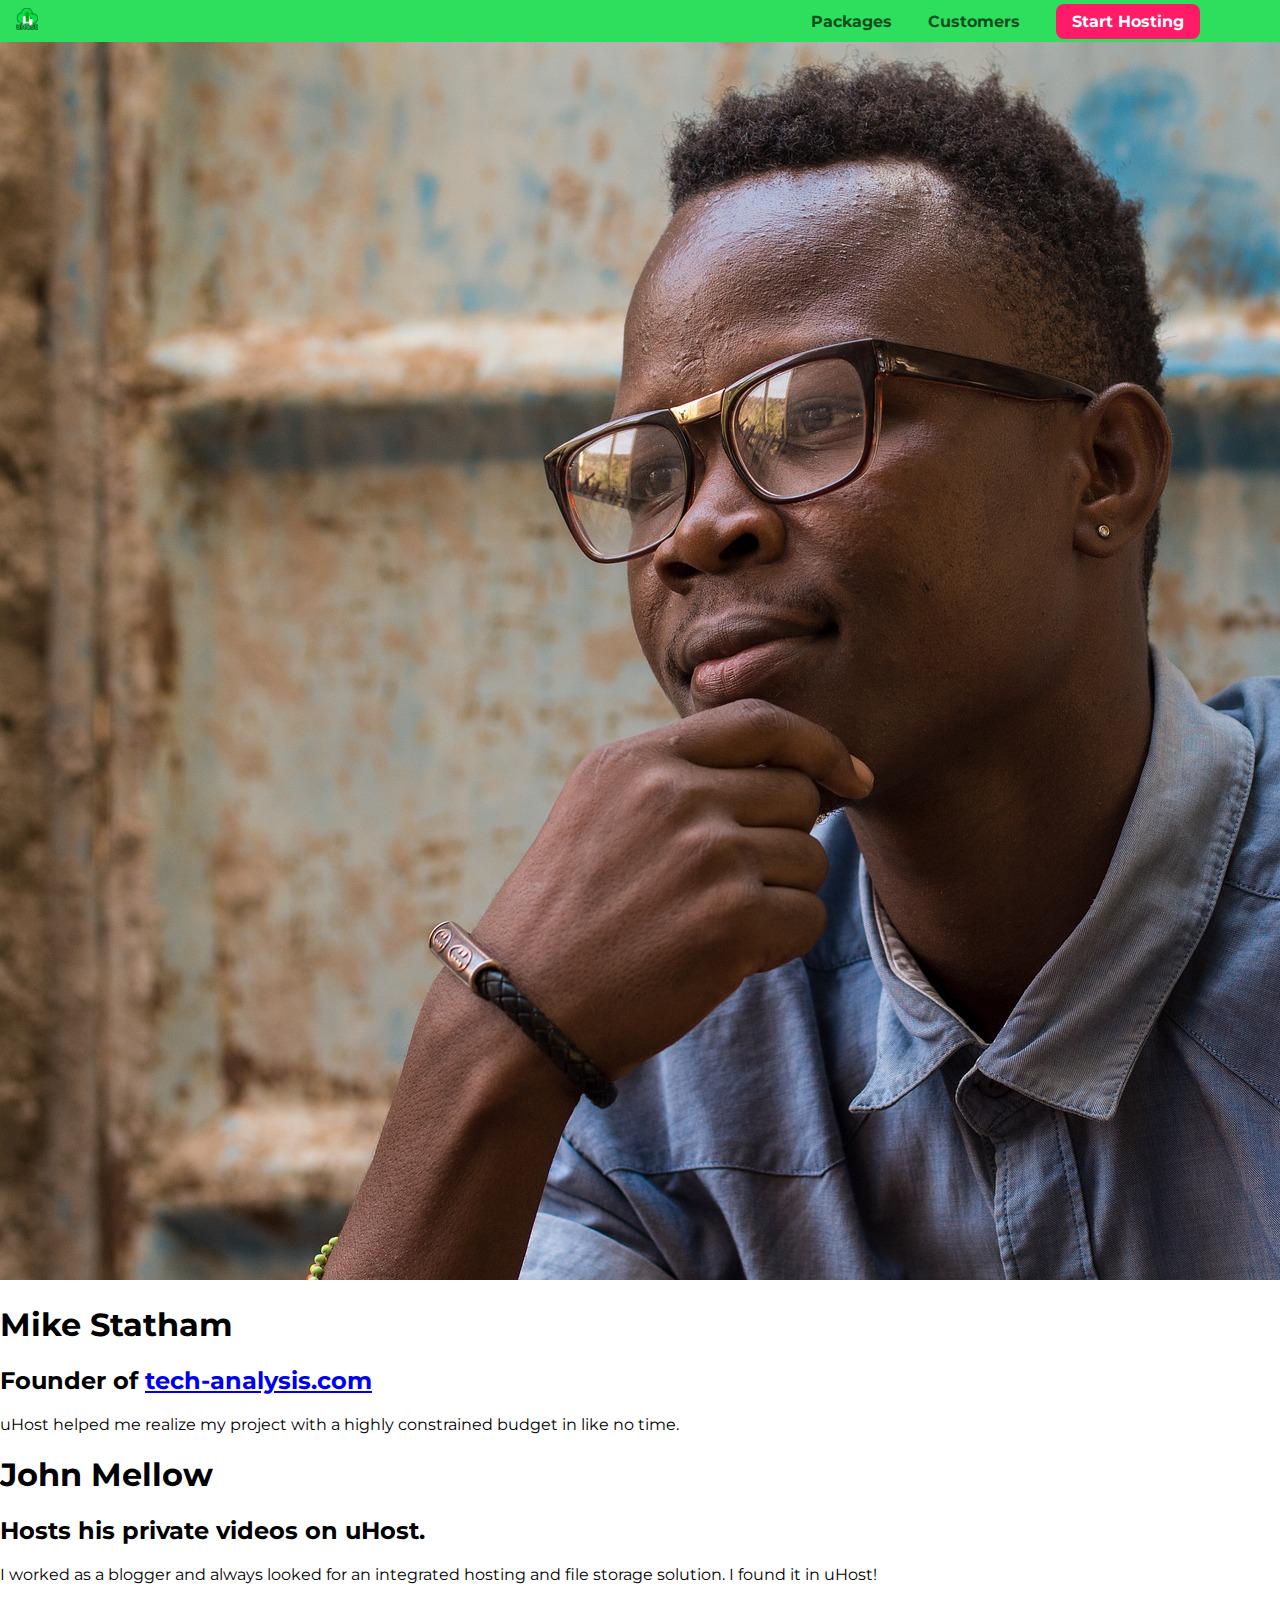
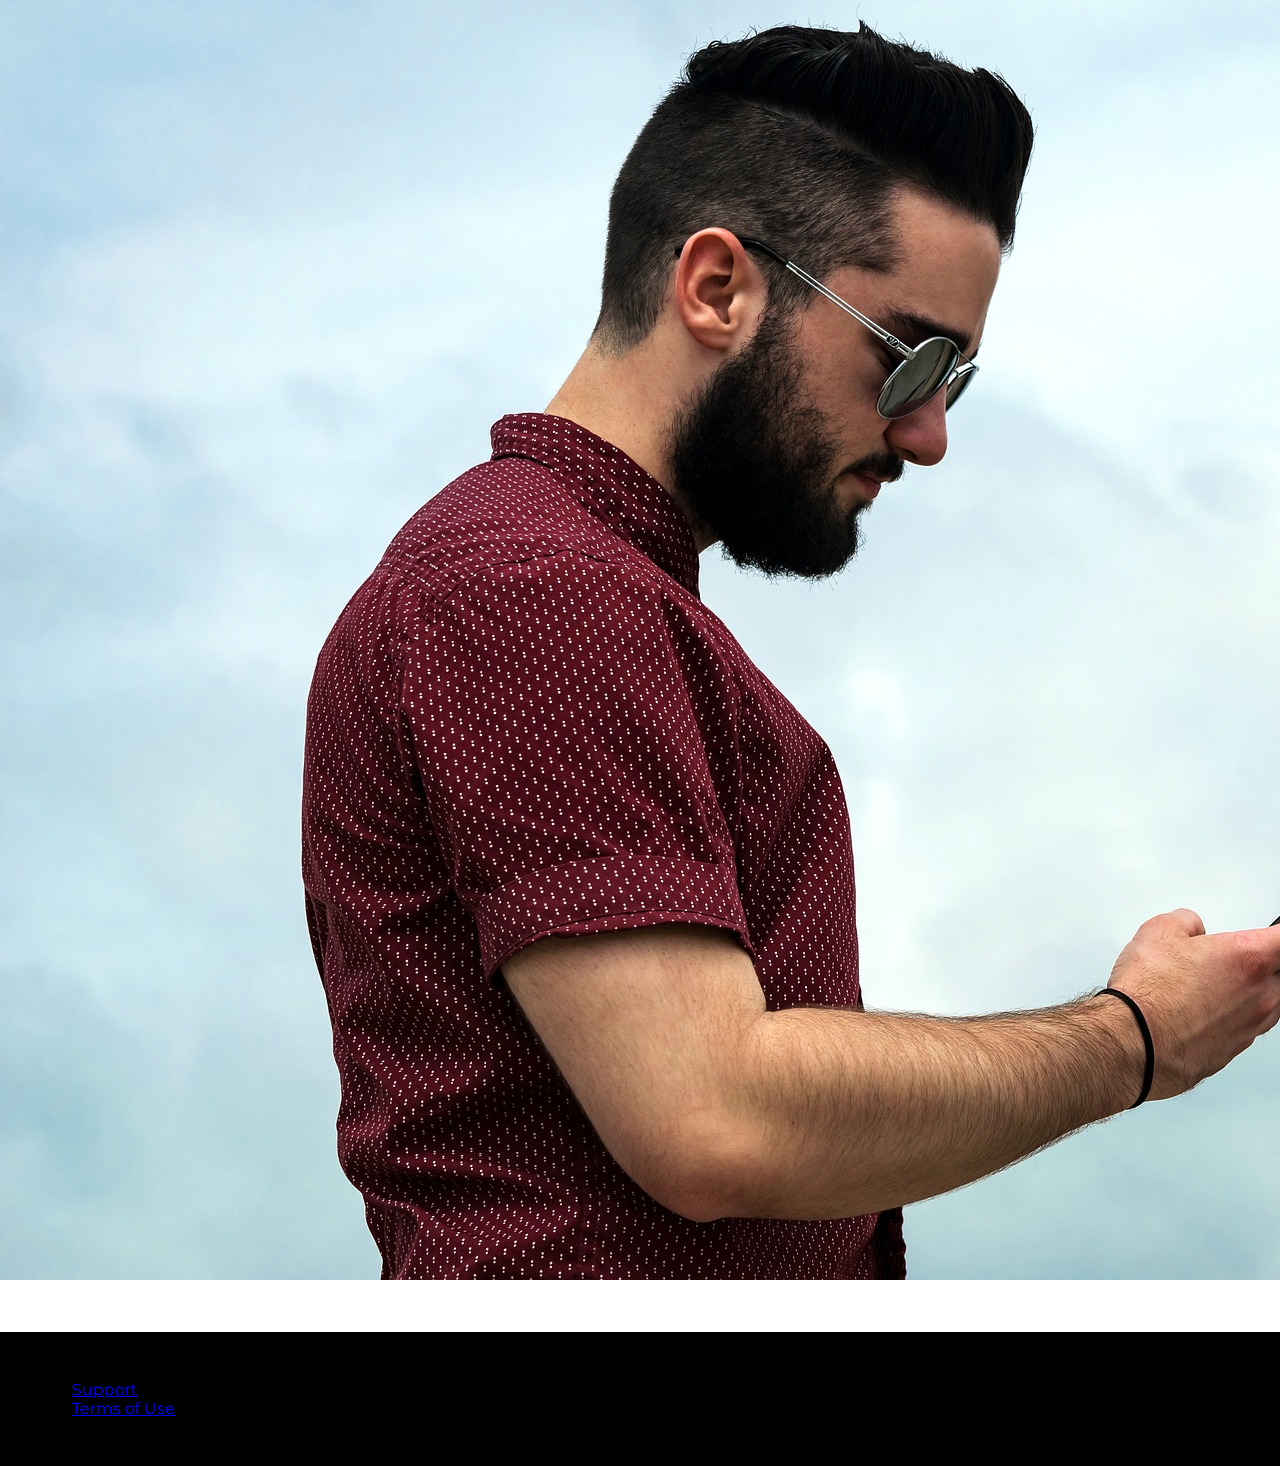
==== customers/index.html @ 704f29ea "Adding customers page" ====
<!DOCTYPE html>
<html lang="en">

<head>
    <meta charset="UTF-8">
    <meta name="viewport" content="width=device-width, initial-scale=1.0">
    <meta http-equiv="X-UA-Compatible" content="ie=edge">
    <title>uHost Customers</title>
    <link rel="shortcut icon" href="../favicon.png">
    <link href="https://fonts.googleapis.com/css?family=Anton|Montserrat:400,700" rel="stylesheet">
    <link rel="stylesheet" href="../shared.css">
    <link rel="stylesheet" href="customers.css">
</head>

<body>
    <header class="main-header">
        <div>
            <a href="../index.html" class="main-header__brand">
                <img src="../images/uhost-icon.png" alt="uHost - Your favorite hosting company">
            </a>
        </div>
        <nav class="main-nav">
            <ul class="main-nav__items">
                <li class="main-nav__item">
                    <a href="../packages/index.html">Packages</a>
                </li>
                <li class="main-nav__item">
                    <a href="index.html">Customers</a>
                </li>
                <li class="main-nav__item main-nav__item--cta">
                    <a href="start-hosting/index.html">Start Hosting</a>
                </li>
            </ul>
        </nav>
    </header>
    <main>
        <div>
            <div class="testimonial" id="customer-1">
                <div class="testimonial__image-container">
                    <img src="../images/customer-1.jpg" alt="Mike Statham - Customer" class="testimonial__image">
                </div>
                <div class="testimonial__info">
                    <h1 class="testimonial__name">Mike Statham</h1>
                    <h2 class="testimonial__subtitle">Founder of
                        <a href="tech-analysis.com">tech-analysis.com</a>
                    </h2>
                    <p class="testimonial__text">uHost helped me realize my project with a highly constrained budget in like no time.</p>
                </div>
            </div>
            <div class="testimonial" id="customer-2">

                <div class="testimonial__info">
                    <h1 class="testimonial__name">John Mellow</h1>
                    <h2 class="testimonial__subtitle">Hosts his private videos on uHost.
                    </h2>
                    <p class="testimonial__text">I worked as a blogger and always looked for an integrated hosting and file storage solution. I found
                        it in uHost!
                    </p>
                </div>
                <div class="testimonial__image-container">
                    <img src="../images/customer-2.jpg" alt="John Mellow - Customer" class="testimonial__image">
                </div>
            </div>
        </div>
    </main>
    <footer class="main-footer">
        <nav>
            <ul>
                <li>
                    <a href="#">Support</a>
                </li>
                <li>
                    <a href="#">Terms of Use</a>
                </li>
            </ul>
        </nav>
    </footer>
</body>

</html>
---- shared.css ----
* {
    box-sizing: border-box;
}

body {
    font-family: 'Montserrat', sans-serif;
    margin: 0;
}

.main-header {
    width: 100%;
    position: fixed;
    top: 0;
    left: 0;
    background: #2ddf5c;
    padding: 8px 16px;
    z-index: 1;
}

.main-header > div {
    display: inline-block;
    vertical-align: middle;
}

.main-header__brand {
    color: #0e4f1f;
    text-decoration: none;
    font-weight: bold;
    font-size: 22px;
    height: 22px;
    /* width: 20px; */
    display: inline-block;
}

.main-header__brand img {
    height: 100%;
    /* width: 100%; */
}

.main-nav {
    display: inline-block;
    text-align: right;
    width: calc(100% - 74px);
    vertical-align: middle;
}

.main-nav__items {
    margin: 0;
    padding: 0;
    list-style: none;
}

.main-nav__item {
    display: inline-block;
    margin: 0 16px;
}

.main-nav__item a {
    text-decoration: none;
    color: #0e4f1f;
    font-weight: bold;
    padding: 3px 0;
}

.main-nav__item a:hover,
.main-nav__item a:active {
    color: white;
    border-bottom: 5px solid white;
}

.main-nav__item--cta a {
    color: white;
    background: #ff1b68;
    padding: 8px 16px;
    border-radius: 8px;
}

.main-nav__item--cta a:hover,
.main-nav__item--cta a:active {
    color: #ff1b68;
    background: white;
    border: none;
}

.main-footer {
    background: black;
    padding: 32px;
    margin-top: 48px;
}

.main-footer__links {
    list-style: none;
    margin: 0;
    padding: 0;
    text-align: center;
}

.main-footer__link {
    display: inline-block;
    margin: 0 16px;
}

.main-footer__link a {
    color: white;
    text-decoration: none;
}

.main-footer__link a:hover,
.main-footer__link a:active {
    color: #ccc;
}

.button {
    background: #0e4f1f;
    color: white;
    font: inherit;
    border: 1.5px solid #0e4f1f;
    padding: 8px;
    border-radius: 8px;
    font-weight: bold;
    cursor: pointer;
}

.button:hover,
.button:active {
    background: white;
    color: #0e4f1f;
}

.button:focus {
    outline: none;
}
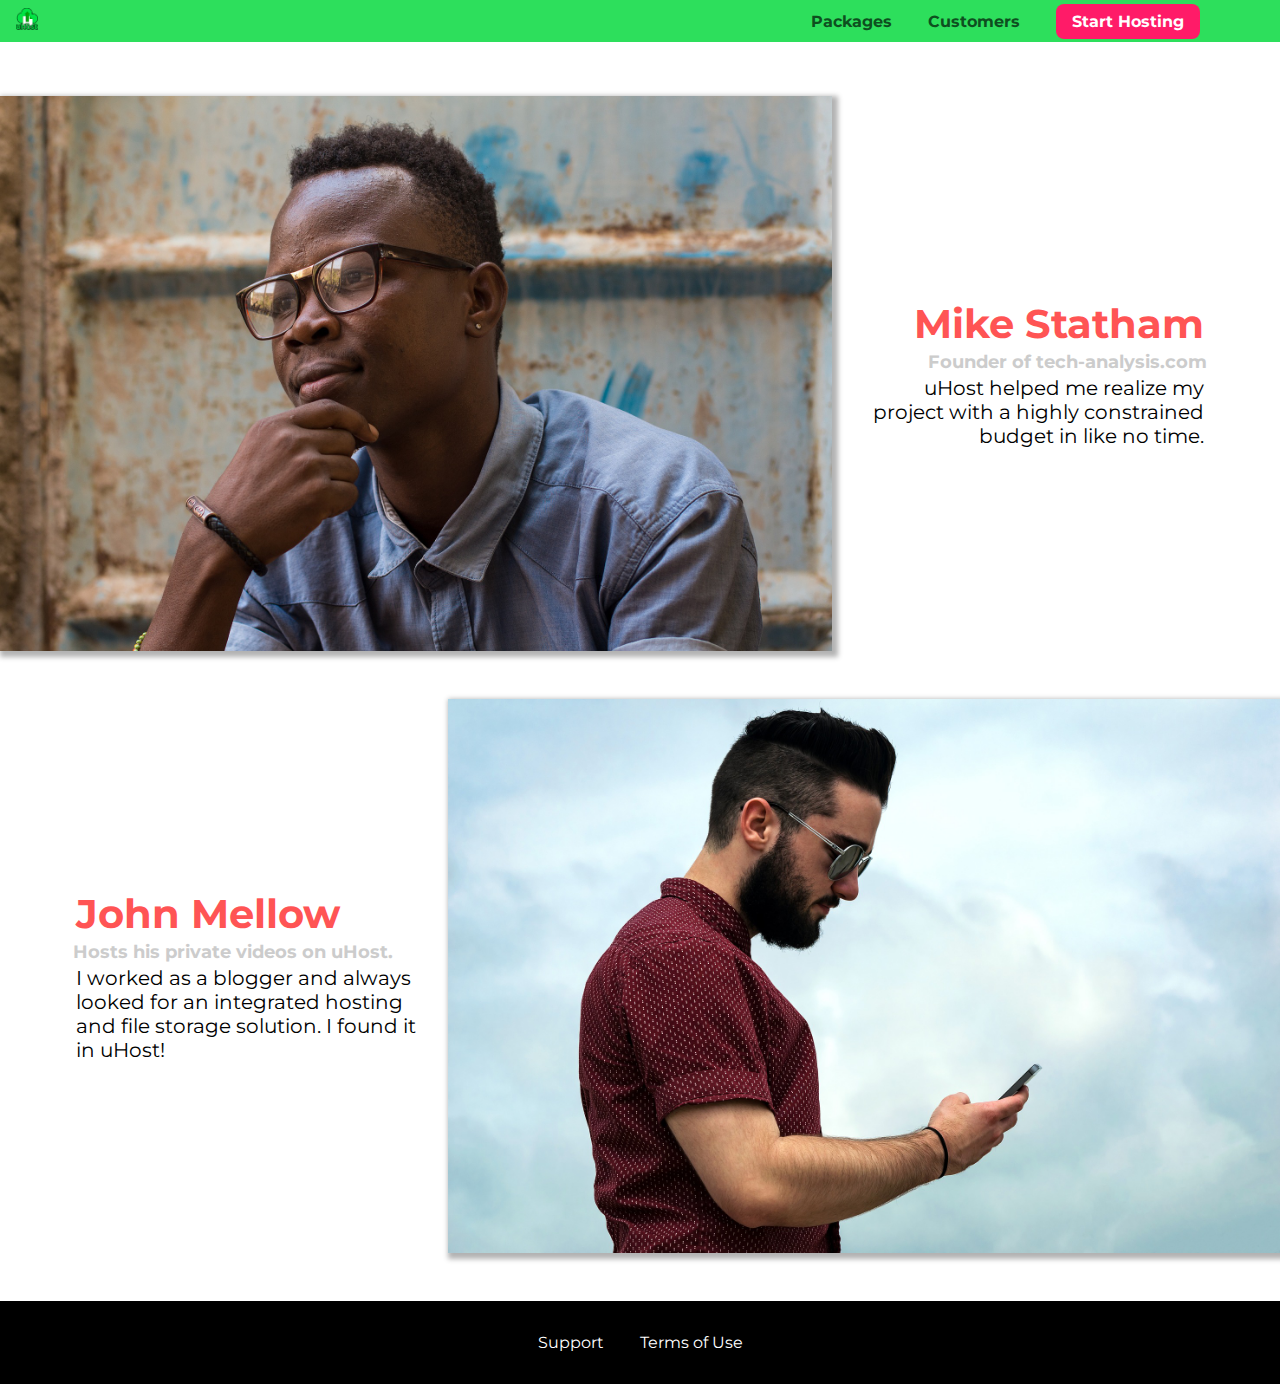
==== commit b6696b1f: "Working on the image layout" ====
--- a/customers/index.html
+++ b/customers/index.html
@@ -65,11 +65,11 @@
     </main>
     <footer class="main-footer">
         <nav>
-            <ul>
-                <li>
+            <ul class="main-footer__links">
+                <li class="main-footer__link">
                     <a href="#">Support</a>
                 </li>
-                <li>
+                <li class="main-footer__link">
                     <a href="#">Terms of Use</a>
                 </li>
             </ul>
--- a/customers/customers.css
+++ b/customers/customers.css
@@ -0,0 +1,68 @@
+.testimonial {
+    font-size: 20px;
+    margin: 48px 0;
+  }
+  
+  .testimonial__list {
+    width: 80%;
+    margin: auto;
+  }
+  
+  .testimonial:first-of-type {
+    margin-top: 96px;
+  }
+
+  .testimonial__image-container {
+    width: 65%;
+    display: inline-block;
+    vertical-align: middle;
+    box-shadow: 3px 3px 5px 3px rgba(0,0,0,0.3);
+  }
+
+  .testimonial__image {
+    width: 100%;
+    vertical-align: top;
+  }
+  
+  .testimonial__info {
+    text-align: right;
+    padding: 14px;
+    display: inline-block;
+    vertical-align: middle;
+    width: 30%;
+  }
+  
+  #customer-2.testimonial {
+    text-align: right;
+  }
+  
+  #customer-2 .testimonial__info {
+    text-align: left;
+  }
+  
+  .testimonial__name {
+    margin: 3px;
+    color: #ff5454;
+  }
+  
+  .testimonial__subtitle {
+    margin: 0;
+    font-size: 18px;
+    color: #ccc;
+  }
+  
+  .testimonial__subtitle a {
+    color: inherit;
+    text-decoration: none;
+  }
+  
+  .testimonial__subtitle a:hover,
+  .testimonial__subtitle a:active {
+    color: #7a7a7a;
+  }
+  
+  .testimonial__text {
+    margin: 3px;
+  }
+  
+  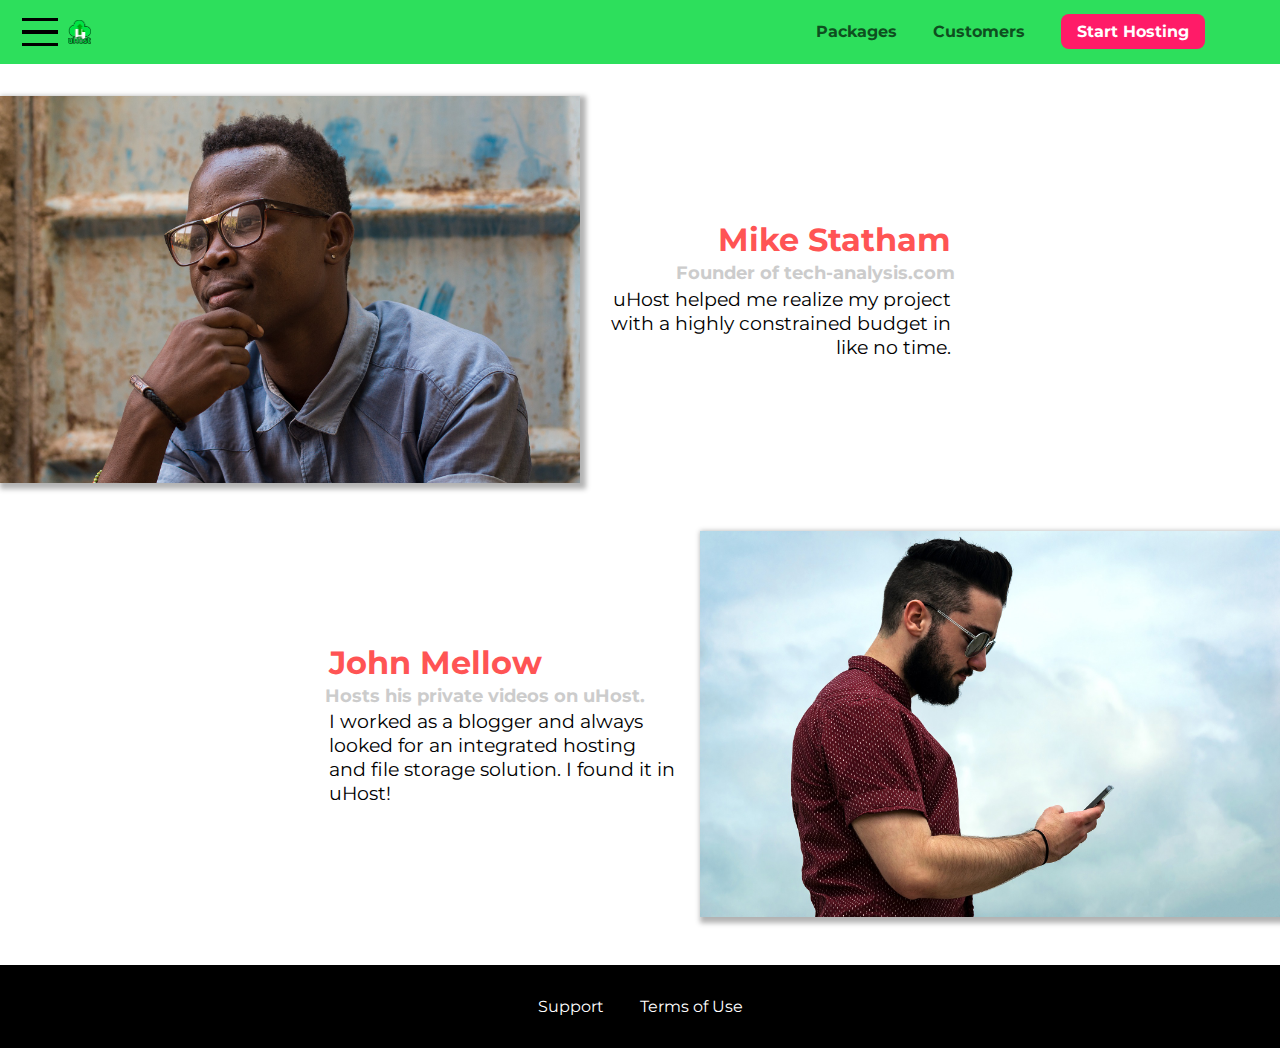
==== commit 7b1c5ae4: "Adding a side navigation bar" ====
--- a/customers/index.html
+++ b/customers/index.html
@@ -13,8 +13,14 @@
 </head>
 
 <body>
+    <div class="backdrop"></div>
     <header class="main-header">
         <div>
+            <button class="toggle-button">
+                <span class="toggle-button__bar"></span>
+                <span class="toggle-button__bar"></span>
+                <span class="toggle-button__bar"></span>
+            </button>
             <a href="../index.html" class="main-header__brand">
                 <img src="../images/uhost-icon.png" alt="uHost - Your favorite hosting company">
             </a>
@@ -33,6 +39,19 @@
             </ul>
         </nav>
     </header>
+    <nav class="mobile-nav">
+        <ul class="mobile-nav__items">
+            <li class="mobile-nav__item">
+                <a href="../packages/index.html">Packages</a>
+            </li>
+            <li class="mobile-nav__item">
+                <a href="index.html">Customers</a>
+            </li>
+            <li class="mobile-nav__item mobile-nav__item--cta">
+                <a href="../start-hosting/index.html">Start Hosting</a>
+            </li>
+        </ul>
+    </nav>
     <main>
         <div>
             <div class="testimonial" id="customer-1">
@@ -75,6 +94,7 @@
             </ul>
         </nav>
     </footer>
+    <script src="../shared.js"></script>
 </body>
 
 </html>--- a/shared.css
+++ b/shared.css
@@ -1,132 +1,202 @@
 * {
-    box-sizing: border-box;
+  box-sizing: border-box;
 }
 
 body {
-    font-family: 'Montserrat', sans-serif;
-    margin: 0;
+  font-family: "Montserrat", sans-serif;
+  margin: 0;
+}
+
+.backdrop {
+  position: fixed;
+  display: none;
+  top: 0;
+  left: 0;
+  z-index: 100;
+  width: 100vw;
+  height: 100vh;
+  background: rgba(0, 0, 0, 0.5);
 }
 
 .main-header {
-    width: 100%;
-    position: fixed;
-    top: 0;
-    left: 0;
-    background: #2ddf5c;
-    padding: 8px 16px;
-    z-index: 1;
+  width: 100%;
+  position: fixed;
+  top: 0;
+  left: 0;
+  background: #2ddf5c;
+  padding: 0.5rem 1rem;
+  z-index: 1;
 }
 
 .main-header > div {
-    display: inline-block;
-    vertical-align: middle;
+  display: inline-block;
+  vertical-align: middle;
+}
+
+.toggle-button {
+  width: 3rem;
+  background: transparent;
+  border: none;
+  cursor: pointer;
+  padding-top: 0;
+  padding-bottom: 0;
+  vertical-align: middle;
+}
+
+.toggle-button:focus {
+  outline: none;
+}
+
+.toggle-button__bar {
+  width: 100%;
+  height: 0.2rem;
+  background: black;
+  display: block;
+  margin: 0.6rem 0;
 }
 
 .main-header__brand {
-    color: #0e4f1f;
-    text-decoration: none;
-    font-weight: bold;
-    font-size: 22px;
-    height: 22px;
-    /* width: 20px; */
-    display: inline-block;
+  color: #0e4f1f;
+  text-decoration: none;
+  font-weight: bold;
+  font-size: 1.5rem;
+  height: 1.5rem;
+  /* width: 20px; */
+  display: inline-block;
+  vertical-align: middle;
 }
 
 .main-header__brand img {
-    height: 100%;
-    /* width: 100%; */
+  height: 100%;
+  /* width: 100%; */
 }
 
 .main-nav {
-    display: inline-block;
-    text-align: right;
-    width: calc(100% - 74px);
-    vertical-align: middle;
+  display: inline-block;
+  text-align: right;
+  width: calc(100% - 122px);
+  vertical-align: middle;
 }
 
 .main-nav__items {
-    margin: 0;
-    padding: 0;
-    list-style: none;
+  margin: 0;
+  padding: 0;
+  list-style: none;
 }
 
 .main-nav__item {
-    display: inline-block;
-    margin: 0 16px;
-}
-
-.main-nav__item a {
-    text-decoration: none;
-    color: #0e4f1f;
-    font-weight: bold;
-    padding: 3px 0;
+  display: inline-block;
+  margin: 0 1rem;
+}
+
+.main-nav__item a,
+.mobile-nav__item a {
+  text-decoration: none;
+  color: #0e4f1f;
+  font-weight: bold;
+  padding: 0.2rem 0;
 }
 
 .main-nav__item a:hover,
 .main-nav__item a:active {
-    color: white;
-    border-bottom: 5px solid white;
-}
-
-.main-nav__item--cta a {
-    color: white;
-    background: #ff1b68;
-    padding: 8px 16px;
-    border-radius: 8px;
+  color: white;
+  border-bottom: 5px solid white;
+}
+
+.main-nav__item--cta a,
+.mobile-nav__item--cta a {
+  color: white;
+  background: #ff1b68;
+  padding: 0.5rem 1rem;
+  border-radius: 8px;
 }
 
 .main-nav__item--cta a:hover,
-.main-nav__item--cta a:active {
-    color: #ff1b68;
-    background: white;
-    border: none;
+.main-nav__item--cta a:active,
+.mobile-nav__item--cta a:hover,
+.mobile-nav__item--cta a:active {
+  color: #ff1b68;
+  background: white;
+  border: none;
 }
 
 .main-footer {
-    background: black;
-    padding: 32px;
-    margin-top: 48px;
+  background: black;
+  padding: 2rem;
+  margin-top: 3rem;
 }
 
 .main-footer__links {
-    list-style: none;
-    margin: 0;
-    padding: 0;
-    text-align: center;
+  list-style: none;
+  margin: 0;
+  padding: 0;
+  text-align: center;
 }
 
 .main-footer__link {
-    display: inline-block;
-    margin: 0 16px;
+  display: inline-block;
+  margin: 0 1rem;
 }
 
 .main-footer__link a {
-    color: white;
-    text-decoration: none;
+  color: white;
+  text-decoration: none;
 }
 
 .main-footer__link a:hover,
 .main-footer__link a:active {
-    color: #ccc;
+  color: #ccc;
+}
+
+.mobile-nav {
+  display: none;
+  position: fixed;
+  z-index: 101;
+  top: 0;
+  left: 0;
+  background: white;
+  width: 80%;
+  height: 100vh;
+}
+
+.mobile-nav__items {
+  width: 90%;
+  height: 100%;
+  list-style: none;
+  margin: 10% auto;
+  padding: 0;
+  text-align: center;
+}
+
+.mobile-nav__item {
+  margin: 1rem 0;
+}
+
+.mobile-nav__item a {
+  font-size: 1.5rem;
 }
 
 .button {
-    background: #0e4f1f;
-    color: white;
-    font: inherit;
-    border: 1.5px solid #0e4f1f;
-    padding: 8px;
-    border-radius: 8px;
-    font-weight: bold;
-    cursor: pointer;
+  background: #0e4f1f;
+  color: white;
+  font: inherit;
+  border: 1.5px solid #0e4f1f;
+  padding: 0.5rem;
+  border-radius: 8px;
+  font-weight: bold;
+  cursor: pointer;
 }
 
 .button:hover,
 .button:active {
-    background: white;
-    color: #0e4f1f;
+  background: white;
+  color: #0e4f1f;
 }
 
 .button:focus {
-    outline: none;
-}
+  outline: none;
+}
+
+.open {
+    display: block !important;
+}
--- a/customers/customers.css
+++ b/customers/customers.css
@@ -1,6 +1,6 @@
 .testimonial {
-    font-size: 20px;
-    margin: 48px 0;
+    font-size: 1.2rem;
+    margin: 3rem 0;
   }
   
   .testimonial__list {
@@ -9,11 +9,12 @@
   }
   
   .testimonial:first-of-type {
-    margin-top: 96px;
+    margin-top: 6rem;
   }
 
   .testimonial__image-container {
     width: 65%;
+    max-width: 580px;
     display: inline-block;
     vertical-align: middle;
     box-shadow: 3px 3px 5px 3px rgba(0,0,0,0.3);
@@ -26,7 +27,7 @@
   
   .testimonial__info {
     text-align: right;
-    padding: 14px;
+    padding: 0.9rem;
     display: inline-block;
     vertical-align: middle;
     width: 30%;
@@ -41,13 +42,14 @@
   }
   
   .testimonial__name {
-    margin: 3px;
+    margin: 0.2rem;
     color: #ff5454;
+    font-size: 2rem;
   }
   
   .testimonial__subtitle {
     margin: 0;
-    font-size: 18px;
+    font-size: 1.1rem;
     color: #ccc;
   }
   
@@ -60,9 +62,9 @@
   .testimonial__subtitle a:active {
     color: #7a7a7a;
   }
-  
+
   .testimonial__text {
-    margin: 3px;
+    margin: 0.2rem;
   }
   
   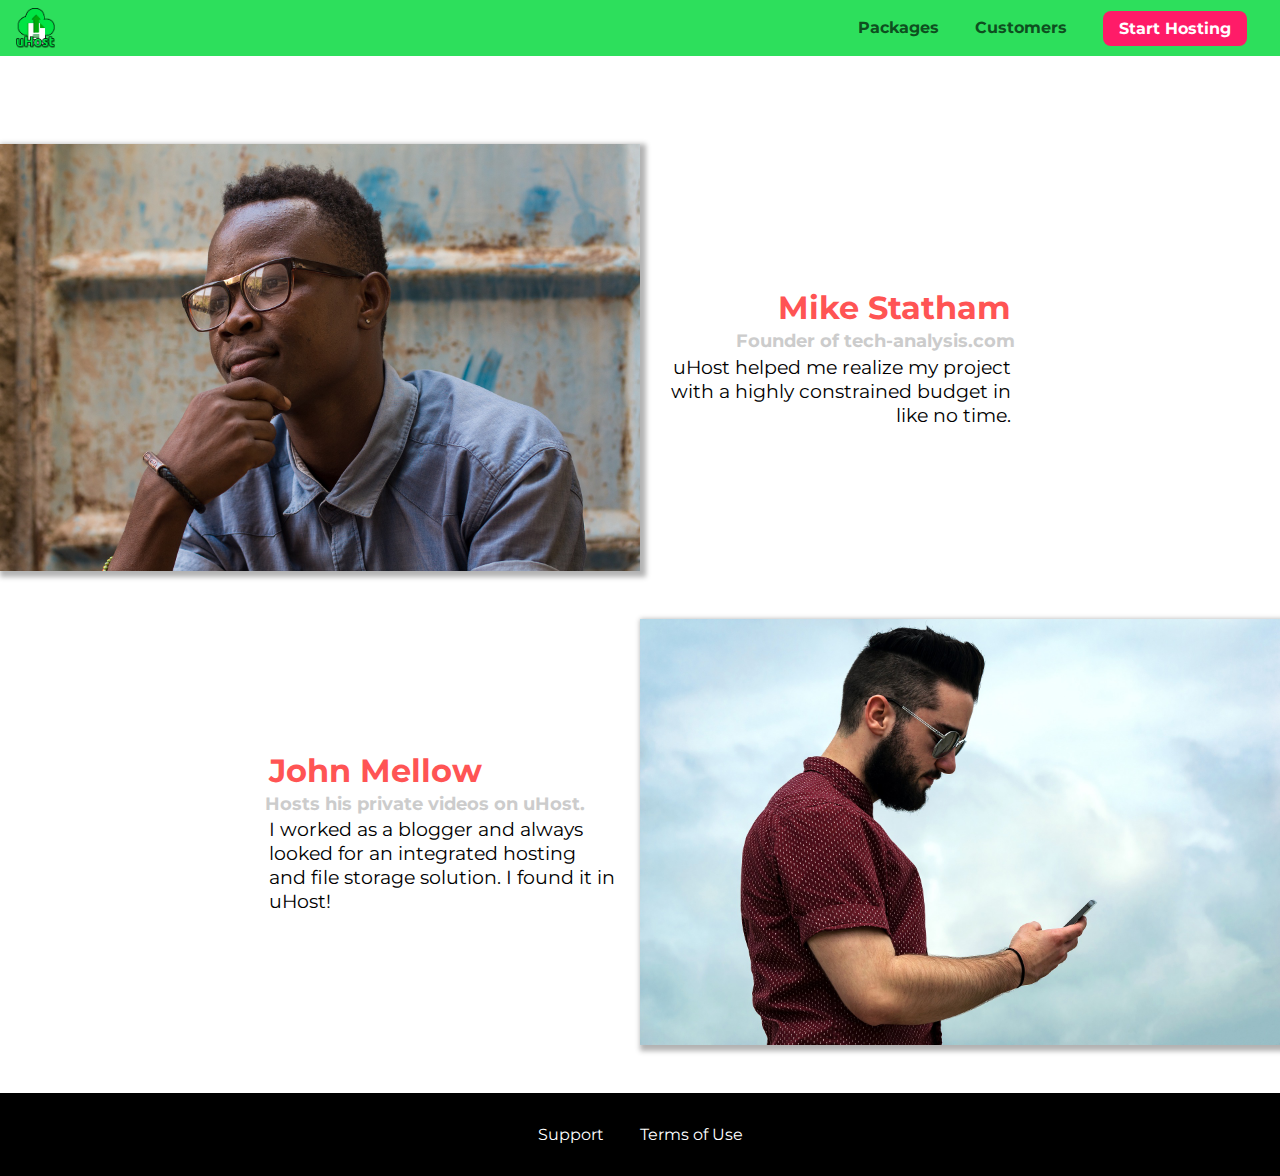
==== commit 74f73e40: "Understanding fonts and working with Google fonts" ====
--- a/customers/index.html
+++ b/customers/index.html
@@ -7,7 +7,6 @@
     <meta http-equiv="X-UA-Compatible" content="ie=edge">
     <title>uHost Customers</title>
     <link rel="shortcut icon" href="../favicon.png">
-    <link href="https://fonts.googleapis.com/css?family=Anton|Montserrat:400,700" rel="stylesheet">
     <link rel="stylesheet" href="../shared.css">
     <link rel="stylesheet" href="customers.css">
 </head>
@@ -34,7 +33,7 @@
                     <a href="index.html">Customers</a>
                 </li>
                 <li class="main-nav__item main-nav__item--cta">
-                    <a href="start-hosting/index.html">Start Hosting</a>
+                    <a href="../start-hosting/index.html">Start Hosting</a>
                 </li>
             </ul>
         </nav>
--- a/shared.css
+++ b/shared.css
@@ -1,3 +1,7 @@
+@import url('https://fonts.googleapis.com/css?family=Roboto');
+@import url('https://fonts.googleapis.com/css?family=Anton');
+@import url('https://fonts.googleapis.com/css?family=Montserrat:400,700');
+
 * {
   box-sizing: border-box;
 }
@@ -5,6 +9,11 @@
 body {
   font-family: "Montserrat", sans-serif;
   margin: 0;
+}
+
+main {
+  min-height: calc(100vh - 3.5rem - 8rem);
+  margin-top: 3.5rem;
 }
 
 .backdrop {
@@ -59,8 +68,7 @@
   color: #0e4f1f;
   text-decoration: none;
   font-weight: bold;
-  font-size: 1.5rem;
-  height: 1.5rem;
+  height: 2.5rem;
   /* width: 20px; */
   display: inline-block;
   vertical-align: middle;
@@ -72,10 +80,7 @@
 }
 
 .main-nav {
-  display: inline-block;
-  text-align: right;
-  width: calc(100% - 122px);
-  vertical-align: middle;
+  display: none;
 }
 
 .main-nav__items {
@@ -120,6 +125,19 @@
   border: none;
 }
 
+@media (min-width: 40rem) {
+  .toggle-button {
+    display: none;
+  }
+
+  .main-nav {
+    display: inline-block;
+    text-align: right;
+    width: calc(100% - 44px);
+    vertical-align: middle;
+  }
+}
+
 .main-footer {
   background: black;
   padding: 2rem;
@@ -134,8 +152,8 @@
 }
 
 .main-footer__link {
-  display: inline-block;
-  margin: 0 1rem;
+  display: block;
+  margin: 1rem 0;
 }
 
 .main-footer__link a {
@@ -197,6 +215,20 @@
   outline: none;
 }
 
+.button[disabled] {
+  cursor: not-allowed;
+  border: #a1a1a1;
+  background: #ccc;
+  color: #a1a1a1;
+} 
+
 .open {
     display: block !important;
 }
+
+@media (min-width: 40rem) {
+  .main-footer__link {
+    display: inline-block;
+    margin: 0 1rem;
+  }
+}
--- a/customers/customers.css
+++ b/customers/customers.css
@@ -1,22 +1,19 @@
+main {
+  padding-top: 2.5rem;
+}
+
 .testimonial {
     font-size: 1.2rem;
-    margin: 3rem 0;
   }
   
-  .testimonial__list {
+  /*.testimonial__list {
     width: 80%;
     margin: auto;
-  }
-  
-  .testimonial:first-of-type {
-    margin-top: 6rem;
-  }
+  }*/
 
   .testimonial__image-container {
-    width: 65%;
-    max-width: 580px;
-    display: inline-block;
-    vertical-align: middle;
+    width: 100%;
+    max-width: 40rem;
     box-shadow: 3px 3px 5px 3px rgba(0,0,0,0.3);
   }
 
@@ -28,9 +25,6 @@
   .testimonial__info {
     text-align: right;
     padding: 0.9rem;
-    display: inline-block;
-    vertical-align: middle;
-    width: 30%;
   }
   
   #customer-2.testimonial {
@@ -66,5 +60,25 @@
   .testimonial__text {
     margin: 0.2rem;
   }
+
+  @media (min-width: 40rem) {
+    .testimonial {
+      margin: 3rem auto;
+      max-width: 1500px;
+    }
+
+    .testimonial__image-container {
+      display: inline-block;
+      vertical-align: middle;
+      width: 66%;
+    }
+
+    .testimonial__info {
+      display: inline-block;
+      vertical-align: middle;
+      width: 30%;
+    }
+    
+  }
   
   